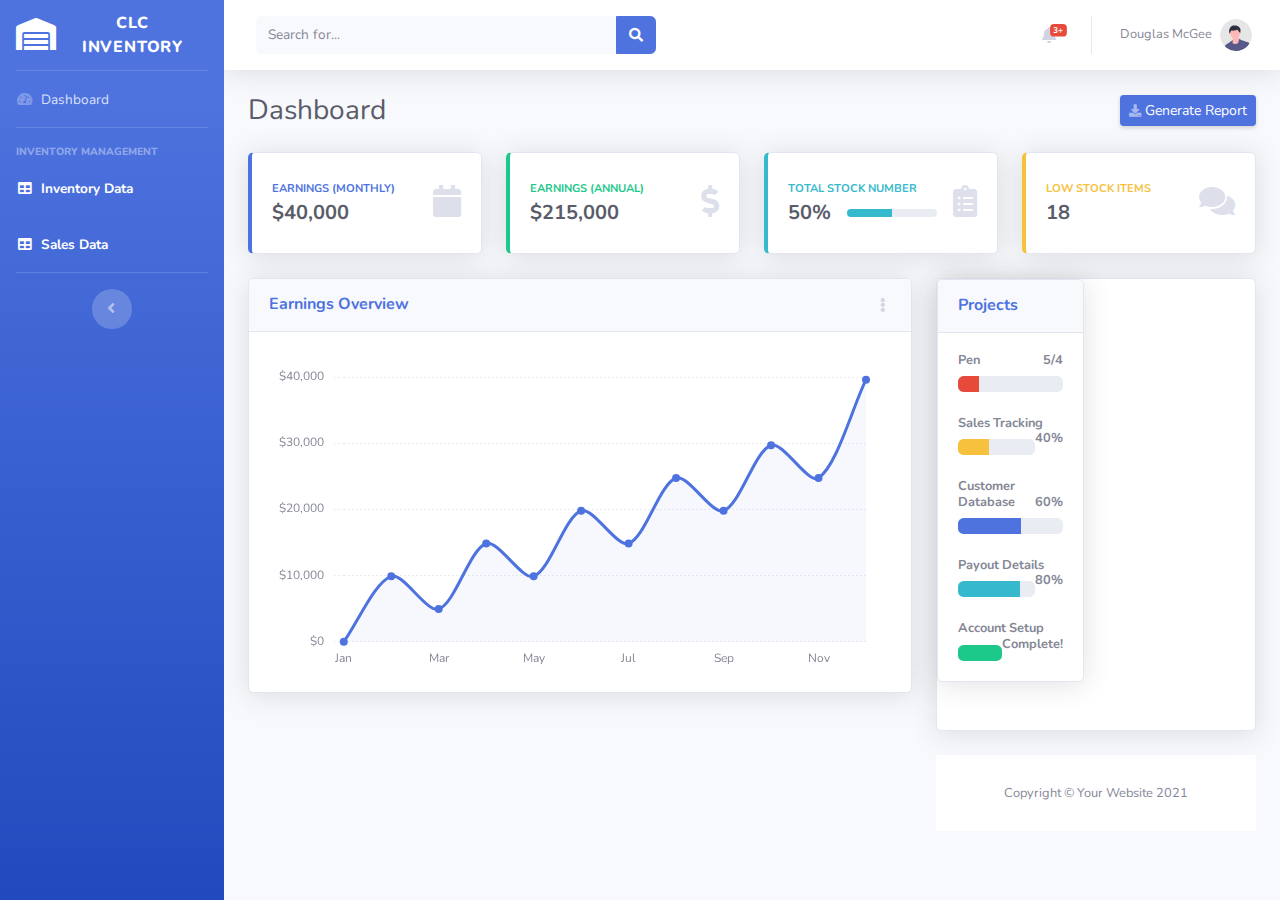
==== index.html @ 1f678e97 "first commit" ====
<!DOCTYPE html>
<html lang="en">

<head>

    <meta charset="utf-8">
    <meta http-equiv="X-UA-Compatible" content="IE=edge">
    <meta name="viewport" content="width=device-width, initial-scale=1, shrink-to-fit=no">
    <meta name="description" content="">
    <meta name="author" content="">

    <title>SB Admin 2 - Dashboard</title>

    <!-- Custom fonts for this template-->
    <link href="vendor/fontawesome-free/css/all.min.css" rel="stylesheet" type="text/css">
    <link
        href="https://fonts.googleapis.com/css?family=Nunito:200,200i,300,300i,400,400i,600,600i,700,700i,800,800i,900,900i"
        rel="stylesheet">

    <!-- Custom styles for this template-->
    <link href="css/sb-admin-2.min.css" rel="stylesheet">

</head>

<body id="page-top">

     <!-- Page Wrapper -->
     <div id="wrapper">

        <!-- Sidebar -->
        <ul class="navbar-nav bg-gradient-primary sidebar sidebar-dark accordion" id="accordionSidebar">

            <!-- Sidebar - Brand -->
            <a class="sidebar-brand d-flex align-items-center justify-content-center" href="index.html">
                <div class="sidebar-brand-icon">
                    <i class="fas fa-warehouse"></i>
                </div>
                <div class="sidebar-brand-text mx-3">CLC Inventory</div>
            </a>

            <!-- Divider -->
            <hr class="sidebar-divider my-0">

            <!-- Nav Item - Dashboard -->
            <li class="nav-item">
                <a class="nav-link" href="index.html">
                    <i class="fas fa-fw fa-tachometer-alt"></i>
                    <span>Dashboard</span></a>
            </li>

            <!-- Divider -->
            <hr class="sidebar-divider">

            <!-- Heading -->
            <div class="sidebar-heading">
                Inventory Management
            </div>

            <!-- Nav Item - Pages Collapse Menu -->
            <!-- <li class="nav-item">
                <a class="nav-link collapsed" href="#" data-toggle="collapse" data-target="#collapseTwo"
                    aria-expanded="true" aria-controls="collapseTwo">
                    <i class="fas fa-fw fa-cog"></i>
                    <span>Components</span>
                </a>
                <div id="collapseTwo" class="collapse" aria-labelledby="headingTwo" data-parent="#accordionSidebar">
                    <div class="bg-white py-2 collapse-inner rounded">
                        <h6 class="collapse-header">Custom Components:</h6>
                        <a class="collapse-item" href="buttons.html">Buttons</a>
                        <a class="collapse-item" href="cards.html">Cards</a>
                    </div>
                </div>
            </li> -->

            <!-- Nav Item - Utilities Collapse Menu -->
            <!-- <li class="nav-item">
                <a class="nav-link collapsed" href="#" data-toggle="collapse" data-target="#collapseUtilities"
                    aria-expanded="true" aria-controls="collapseUtilities">
                    <i class="fas fa-fw fa-wrench"></i>
                    <span>Utilities</span>
                </a>
                <div id="collapseUtilities" class="collapse" aria-labelledby="headingUtilities"
                    data-parent="#accordionSidebar">
                    <div class="bg-white py-2 collapse-inner rounded">
                        <h6 class="collapse-header">Custom Utilities:</h6>
                        <a class="collapse-item" href="utilities-color.html">Colors</a>
                        <a class="collapse-item" href="utilities-border.html">Borders</a>
                        <a class="collapse-item" href="utilities-animation.html">Animations</a>
                        <a class="collapse-item" href="utilities-other.html">Other</a>
                    </div>
                </div>
            </li> -->

            <!-- Divider -->
            <!-- <hr class="sidebar-divider"> -->

            <!-- Heading -->
            <!-- <div class="sidebar-heading">
                Addons
            </div> -->

            <!-- Nav Item - Pages Collapse Menu -->
            <!-- <li class="nav-item">
                <a class="nav-link collapsed" href="#" data-toggle="collapse" data-target="#collapsePages"
                    aria-expanded="true" aria-controls="collapsePages">
                    <i class="fas fa-fw fa-folder"></i>
                    <span>Pages</span>
                </a>
                <div id="collapsePages" class="collapse" aria-labelledby="headingPages" data-parent="#accordionSidebar">
                    <div class="bg-white py-2 collapse-inner rounded">
                        <h6 class="collapse-header">Login Screens:</h6>
                        <a class="collapse-item" href="login.html">Login</a>
                        <a class="collapse-item" href="register.html">Register</a>
                        <a class="collapse-item" href="forgot-password.html">Forgot Password</a>
                        <div class="collapse-divider"></div>
                        <h6 class="collapse-header">Other Pages:</h6>
                        <a class="collapse-item" href="404.html">404 Page</a>
                        <a class="collapse-item" href="blank.html">Blank Page</a>
                    </div>
                </div>
            </li> -->

            <!-- Nav Item - Charts -->
            <!-- <li class="nav-item">
                <a class="nav-link" href="charts.html">
                    <i class="fas fa-fw fa-chart-area"></i>
                    <span>Charts</span></a>
            </li> -->

            <!-- Nav Item - Tables -->
            <li class="nav-item active">
                <a class="nav-link" href="inventoryTable.html">
                    <i class="fas fa-fw fa-table"></i>
                    <span>Inventory Data</span></a>
            </li>
            <li class="nav-item active">
                <a class="nav-link" href="salesTable.html">
                    <i class="fas fa-fw fa-table"></i>
                    <span>Sales Data</span></a>
            </li>

            <!-- Divider -->
            <hr class="sidebar-divider d-none d-md-block">

            <!-- Sidebar Toggler (Sidebar) -->
            <div class="text-center d-none d-md-inline">
                <button class="rounded-circle border-0" id="sidebarToggle"></button>
            </div>

        </ul>
        <!-- End of Sidebar -->

        <!-- Content Wrapper -->
        <div id="content-wrapper" class="d-flex flex-column">

            <!-- Main Content -->
            <div id="content">

                <!-- Topbar -->
                <nav class="navbar navbar-expand navbar-light bg-white topbar mb-4 static-top shadow">

                    <!-- Sidebar Toggle (Topbar) -->
                    <button id="sidebarToggleTop" class="btn btn-link d-md-none rounded-circle mr-3">
                        <i class="fa fa-bars"></i>
                    </button>

                    <!-- Topbar Search -->
                    <form
                        class="d-none d-sm-inline-block form-inline mr-auto ml-md-3 my-2 my-md-0 mw-100 navbar-search">
                        <div class="input-group">
                            <input type="text" class="form-control bg-light border-0 small" placeholder="Search for..."
                                aria-label="Search" aria-describedby="basic-addon2">
                            <div class="input-group-append">
                                <button class="btn btn-primary" type="button">
                                    <i class="fas fa-search fa-sm"></i>
                                </button>
                            </div>
                        </div>
                    </form>

                    <!-- Topbar Navbar -->
                    <ul class="navbar-nav ml-auto">

                        <!-- Nav Item - Search Dropdown (Visible Only XS) -->
                        <li class="nav-item dropdown no-arrow d-sm-none">
                            <a class="nav-link dropdown-toggle" href="#" id="searchDropdown" role="button"
                                data-toggle="dropdown" aria-haspopup="true" aria-expanded="false">
                                <i class="fas fa-search fa-fw"></i>
                            </a>
                            <!-- Dropdown - Messages -->
                            <div class="dropdown-menu dropdown-menu-right p-3 shadow animated--grow-in"
                                aria-labelledby="searchDropdown">
                                <form class="form-inline mr-auto w-100 navbar-search">
                                    <div class="input-group">
                                        <input type="text" class="form-control bg-light border-0 small"
                                            placeholder="Search for..." aria-label="Search"
                                            aria-describedby="basic-addon2">
                                        <div class="input-group-append">
                                            <button class="btn btn-primary" type="button">
                                                <i class="fas fa-search fa-sm"></i>
                                            </button>
                                        </div>
                                    </div>
                                </form>
                            </div>
                        </li>

                        <!-- Nav Item - Alerts -->
                        <li class="nav-item dropdown no-arrow mx-1">
                            <a class="nav-link dropdown-toggle" href="#" id="alertsDropdown" role="button"
                                data-toggle="dropdown" aria-haspopup="true" aria-expanded="false">
                                <i class="fas fa-bell fa-fw"></i>
                                <!-- Counter - Alerts -->
                                <span class="badge badge-danger badge-counter">3+</span>
                            </a>
                            <!-- Dropdown - Alerts -->
                            <div class="dropdown-list dropdown-menu dropdown-menu-right shadow animated--grow-in"
                                aria-labelledby="alertsDropdown">
                                <h6 class="dropdown-header">
                                    Alerts Center
                                </h6>
                                <a class="dropdown-item d-flex align-items-center" href="#">
                                    <div class="mr-3">
                                        <div class="icon-circle bg-primary">
                                            <i class="fas fa-file-alt text-white"></i>
                                        </div>
                                    </div>
                                    <div>
                                        <div class="small text-gray-500">December 12, 2019</div>
                                        <span class="font-weight-bold">A new monthly report is ready to download!</span>
                                    </div>
                                </a>
                                <a class="dropdown-item d-flex align-items-center" href="#">
                                    <div class="mr-3">
                                        <div class="icon-circle bg-success">
                                            <i class="fas fa-donate text-white"></i>
                                        </div>
                                    </div>
                                    <div>
                                        <div class="small text-gray-500">December 7, 2019</div>
                                        $290.29 has been deposited into your account!
                                    </div>
                                </a>
                                <a class="dropdown-item d-flex align-items-center" href="#">
                                    <div class="mr-3">
                                        <div class="icon-circle bg-warning">
                                            <i class="fas fa-exclamation-triangle text-white"></i>
                                        </div>
                                    </div>
                                    <div>
                                        <div class="small text-gray-500">December 2, 2019</div>
                                        Spending Alert: We've noticed unusually high spending for your account.
                                    </div>
                                </a>
                                <a class="dropdown-item text-center small text-gray-500" href="#">Show All Alerts</a>
                            </div>
                        </li>

                        <!-- Nav Item - Messages -->
                        <!-- <li class="nav-item dropdown no-arrow mx-1">
                            <a class="nav-link dropdown-toggle" href="#" id="messagesDropdown" role="button"
                                data-toggle="dropdown" aria-haspopup="true" aria-expanded="false">
                                <i class="fas fa-envelope fa-fw"></i>
                                 Counter - Messages -->
                                <!-- <span class="badge badge-danger badge-counter">7</span>
                            </a> -->
                            <!-- Dropdown - Messages -->
                            <!-- <div class="dropdown-list dropdown-menu dropdown-menu-right shadow animated--grow-in"
                                aria-labelledby="messagesDropdown">
                                <h6 class="dropdown-header">
                                    Message Center
                                </h6>
                                <a class="dropdown-item d-flex align-items-center" href="#">
                                    <div class="dropdown-list-image mr-3">
                                        <img class="rounded-circle" src="img/undraw_profile_1.svg"
                                            alt="...">
                                        <div class="status-indicator bg-success"></div>
                                    </div>
                                    <div class="font-weight-bold">
                                        <div class="text-truncate">Hi there! I am wondering if you can help me with a
                                            problem I've been having.</div>
                                        <div class="small text-gray-500">Emily Fowler · 58m</div>
                                    </div>
                                </a>
                                <a class="dropdown-item d-flex align-items-center" href="#">
                                    <div class="dropdown-list-image mr-3">
                                        <img class="rounded-circle" src="img/undraw_profile_2.svg"
                                            alt="...">
                                        <div class="status-indicator"></div>
                                    </div>
                                    <div>
                                        <div class="text-truncate">I have the photos that you ordered last month, how
                                            would you like them sent to you?</div>
                                        <div class="small text-gray-500">Jae Chun · 1d</div>
                                    </div>
                                </a>
                                <a class="dropdown-item d-flex align-items-center" href="#">
                                    <div class="dropdown-list-image mr-3">
                                        <img class="rounded-circle" src="img/undraw_profile_3.svg"
                                            alt="...">
                                        <div class="status-indicator bg-warning"></div>
                                    </div>
                                    <div>
                                        <div class="text-truncate">Last month's report looks great, I am very happy with
                                            the progress so far, keep up the good work!</div>
                                        <div class="small text-gray-500">Morgan Alvarez · 2d</div>
                                    </div>
                                </a>
                                <a class="dropdown-item d-flex align-items-center" href="#">
                                    <div class="dropdown-list-image mr-3">
                                        <img class="rounded-circle" src="https://source.unsplash.com/Mv9hjnEUHR4/60x60"
                                            alt="...">
                                        <div class="status-indicator bg-success"></div>
                                    </div>
                                    <div>
                                        <div class="text-truncate">Am I a good boy? The reason I ask is because someone
                                            told me that people say this to all dogs, even if they aren't good...</div>
                                        <div class="small text-gray-500">Chicken the Dog · 2w</div>
                                    </div>
                                </a>
                                <a class="dropdown-item text-center small text-gray-500" href="#">Read More Messages</a>
                            </div>
                        </li>  -->

                        <div class="topbar-divider d-none d-sm-block"></div>

                        <!-- Nav Item - User Information -->
                        <li class="nav-item dropdown no-arrow">
                            <a class="nav-link dropdown-toggle" href="#" id="userDropdown" role="button"
                                data-toggle="dropdown" aria-haspopup="true" aria-expanded="false">
                                <span class="mr-2 d-none d-lg-inline text-gray-600 small">Douglas McGee</span>
                                <img class="img-profile rounded-circle"
                                    src="img/undraw_profile.svg">
                            </a>
                            <!-- Dropdown - User Information -->
                            <div class="dropdown-menu dropdown-menu-right shadow animated--grow-in"
                                aria-labelledby="userDropdown">
                                <a class="dropdown-item" href="#">
                                    <i class="fas fa-user fa-sm fa-fw mr-2 text-gray-400"></i>
                                    Profile
                                </a>
                                <a class="dropdown-item" href="#">
                                    <i class="fas fa-cogs fa-sm fa-fw mr-2 text-gray-400"></i>
                                    Settings
                                </a>
                                <a class="dropdown-item" href="#">
                                    <i class="fas fa-list fa-sm fa-fw mr-2 text-gray-400"></i>
                                    Activity Log
                                </a>
                                <div class="dropdown-divider"></div>
                                <a class="dropdown-item" href="#" data-toggle="modal" data-target="#logoutModal">
                                    <i class="fas fa-sign-out-alt fa-sm fa-fw mr-2 text-gray-400"></i>
                                    Logout
                                </a>
                            </div>
                        </li>

                    </ul>

                </nav>
                <!-- End of Topbar -->

                <!-- Begin Page Content -->
                <div class="container-fluid">

                    <!-- Page Heading -->
                    <div class="d-sm-flex align-items-center justify-content-between mb-4">
                        <h1 class="h3 mb-0 text-gray-800">Dashboard</h1>
                        <a href="#" class="d-none d-sm-inline-block btn btn-sm btn-primary shadow-sm"><i
                                class="fas fa-download fa-sm text-white-50"></i> Generate Report</a>
                    </div>

                    <!-- Content Row -->
                    <div class="row">

                        <!-- Earnings (Monthly) Card Example -->
                        <div class="col-xl-3 col-md-6 mb-4">
                            <div class="card border-left-primary shadow h-100 py-2">
                                <div class="card-body">
                                    <div class="row no-gutters align-items-center">
                                        <div class="col mr-2">
                                            <div class="text-xs font-weight-bold text-primary text-uppercase mb-1">
                                                Earnings (Monthly)</div>
                                            <div class="h5 mb-0 font-weight-bold text-gray-800">$40,000</div>
                                        </div>
                                        <div class="col-auto">
                                            <i class="fas fa-calendar fa-2x text-gray-300"></i>
                                        </div>
                                    </div>
                                </div>
                            </div>
                        </div>

                        <!-- Earnings (Monthly) Card Example -->
                        <div class="col-xl-3 col-md-6 mb-4">
                            <div class="card border-left-success shadow h-100 py-2">
                                <div class="card-body">
                                    <div class="row no-gutters align-items-center">
                                        <div class="col mr-2">
                                            <div class="text-xs font-weight-bold text-success text-uppercase mb-1">
                                                Earnings (Annual)</div>
                                            <div class="h5 mb-0 font-weight-bold text-gray-800">$215,000</div>
                                        </div>
                                        <div class="col-auto">
                                            <i class="fas fa-dollar-sign fa-2x text-gray-300"></i>
                                        </div>
                                    </div>
                                </div>
                            </div>
                        </div>

                        <!-- Earnings (Monthly) Card Example -->
                        <div class="col-xl-3 col-md-6 mb-4">
                            <div class="card border-left-info shadow h-100 py-2">
                                <div class="card-body">
                                    <div class="row no-gutters align-items-center">
                                        <div class="col mr-2">
                                            <div class="text-xs font-weight-bold text-info text-uppercase mb-1">Total Stock Number
                                            </div>
                                            <div class="row no-gutters align-items-center">
                                                <div class="col-auto">
                                                    <div class="h5 mb-0 mr-3 font-weight-bold text-gray-800">50%</div>
                                                </div>
                                                <div class="col">
                                                    <div class="progress progress-sm mr-2">
                                                        <div class="progress-bar bg-info" role="progressbar"
                                                            style="width: 50%" aria-valuenow="50" aria-valuemin="0"
                                                            aria-valuemax="100"></div>
                                                    </div>
                                                </div>
                                            </div>
                                        </div>
                                        <div class="col-auto">
                                            <i class="fas fa-clipboard-list fa-2x text-gray-300"></i>
                                        </div>
                                    </div>
                                </div>
                            </div>
                        </div>

                        <!-- Pending Requests Card Example -->
                        <div class="col-xl-3 col-md-6 mb-4">
                            <div class="card border-left-warning shadow h-100 py-2">
                                <div class="card-body">
                                    <div class="row no-gutters align-items-center">
                                        <div class="col mr-2">
                                            <div class="text-xs font-weight-bold text-warning text-uppercase mb-1">
                                                Low Stock Items</div>
                                            <div class="h5 mb-0 font-weight-bold text-gray-800">18</div>
                                        </div>
                                        <div class="col-auto">
                                            <i class="fas fa-comments fa-2x text-gray-300"></i>
                                        </div>
                                    </div>
                                </div>
                            </div>
                        </div>
                    </div>

                    <!-- Content Row -->

                    <div class="row">

                        <!-- Area Chart -->
                        <div class="col-xl-8 col-lg-7">
                            <div class="card shadow mb-4">
                                <!-- Card Header - Dropdown -->
                                <div
                                    class="card-header py-3 d-flex flex-row align-items-center justify-content-between">
                                    <h6 class="m-0 font-weight-bold text-primary">Earnings Overview</h6>
                                    <div class="dropdown no-arrow">
                                        <a class="dropdown-toggle" href="#" role="button" id="dropdownMenuLink"
                                            data-toggle="dropdown" aria-haspopup="true" aria-expanded="false">
                                            <i class="fas fa-ellipsis-v fa-sm fa-fw text-gray-400"></i>
                                        </a>
                                        <div class="dropdown-menu dropdown-menu-right shadow animated--fade-in"
                                            aria-labelledby="dropdownMenuLink">
                                            <div class="dropdown-header">Dropdown Header:</div>
                                            <a class="dropdown-item" href="#">Action</a>
                                            <a class="dropdown-item" href="#">Another action</a>
                                            <div class="dropdown-divider"></div>
                                            <a class="dropdown-item" href="#">Something else here</a>
                                        </div>
                                    </div>
                                </div>
                                <!-- Card Body -->
                                <div class="card-body">
                                    <div class="chart-area">
                                        <canvas id="myAreaChart"></canvas>
                                    </div>
                                </div>
                            </div>
                        </div>

                        <!-- Pie Chart -->
                        <div class="col-xl-4 col-lg-5">
                            <div class="card shadow mb-4">
                                <!-- Card Header - Dropdown -->
                                <!-- <div
                                    class="card-header py-3 d-flex flex-row align-items-center justify-content-between">
                                    <h6 class="m-0 font-weight-bold text-primary">Revenue Sources</h6>
                                    <div class="dropdown no-arrow">
                                        <a class="dropdown-toggle" href="#" role="button" id="dropdownMenuLink"
                                            data-toggle="dropdown" aria-haspopup="true" aria-expanded="false">
                                            <i class="fas fa-ellipsis-v fa-sm fa-fw text-gray-400"></i>
                                        </a>
                                        <div class="dropdown-menu dropdown-menu-right shadow animated--fade-in"
                                            aria-labelledby="dropdownMenuLink">
                                            <div class="dropdown-header">Dropdown Header:</div>
                                            <a class="dropdown-item" href="#">Action</a>
                                            <a class="dropdown-item" href="#">Another action</a>
                                            <div class="dropdown-divider"></div>
                                            <a class="dropdown-item" href="#">Something else here</a>
                                        </div>
                                    </div>
                                </div> -->
                                <!-- Card Body -->
                                <!-- <div class="card-body">
                                    <div class="chart-pie pt-4 pb-2">
                                        <canvas id="myPieChart"></canvas>
                                    </div>
                                    <div class="mt-4 text-center small">
                                        <span class="mr-2">
                                            <i class="fas fa-circle text-primary"></i> Direct
                                        </span>
                                        <span class="mr-2">
                                            <i class="fas fa-circle text-success"></i> Social
                                        </span>
                                        <span class="mr-2">
                                            <i class="fas fa-circle text-info"></i> Referral
                                        </span>
                                    </div>
                                </div>
                            </div>
                        </div>
                    </div> -->

                    <!-- Content Row -->
                    <div class="row">

                        <!-- Content Column -->
                        <div class="col-lg-6 mb-4">

                            <!-- Project Card Example -->
                            <div class="card shadow mb-4">
                                <div class="card-header py-3">
                                    <h6 class="m-0 font-weight-bold text-primary">Projects</h6>
                                </div>
                                <div class="card-body">
                                    <h4 class="small font-weight-bold">Pen <span
                                            class="float-right">5/4</span></h4>
                                    <div class="progress mb-4">
                                        <div class="progress-bar bg-danger" role="progressbar" style="width: 20%"
                                            aria-valuenow="20" aria-valuemin="0" aria-valuemax="100"></div>
                                    </div>
                                    <h4 class="small font-weight-bold">Sales Tracking <span
                                            class="float-right">40%</span></h4>
                                    <div class="progress mb-4">
                                        <div class="progress-bar bg-warning" role="progressbar" style="width: 40%"
                                            aria-valuenow="40" aria-valuemin="0" aria-valuemax="100"></div>
                                    </div>
                                    <h4 class="small font-weight-bold">Customer Database <span
                                            class="float-right">60%</span></h4>
                                    <div class="progress mb-4">
                                        <div class="progress-bar" role="progressbar" style="width: 60%"
                                            aria-valuenow="60" aria-valuemin="0" aria-valuemax="100"></div>
                                    </div>
                                    <h4 class="small font-weight-bold">Payout Details <span
                                            class="float-right">80%</span></h4>
                                    <div class="progress mb-4">
                                        <div class="progress-bar bg-info" role="progressbar" style="width: 80%"
                                            aria-valuenow="80" aria-valuemin="0" aria-valuemax="100"></div>
                                    </div>
                                    <h4 class="small font-weight-bold">Account Setup <span
                                            class="float-right">Complete!</span></h4>
                                    <div class="progress">
                                        <div class="progress-bar bg-success" role="progressbar" style="width: 100%"
                                            aria-valuenow="100" aria-valuemin="0" aria-valuemax="100"></div>
                                    </div>
                                </div>
                            </div>

                            <!-- Color System -->
                            <!-- <div class="row">
                                <div class="col-lg-6 mb-4">
                                    <div class="card bg-primary text-white shadow">
                                        <div class="card-body">
                                            Primary
                                            <div class="text-white-50 small">#4e73df</div>
                                        </div>
                                    </div>
                                </div>
                                <div class="col-lg-6 mb-4">
                                    <div class="card bg-success text-white shadow">
                                        <div class="card-body">
                                            Success
                                            <div class="text-white-50 small">#1cc88a</div>
                                        </div>
                                    </div>
                                </div>
                                <div class="col-lg-6 mb-4">
                                    <div class="card bg-info text-white shadow">
                                        <div class="card-body">
                                            Info
                                            <div class="text-white-50 small">#36b9cc</div>
                                        </div>
                                    </div>
                                </div>
                                <div class="col-lg-6 mb-4">
                                    <div class="card bg-warning text-white shadow">
                                        <div class="card-body">
                                            Warning
                                            <div class="text-white-50 small">#f6c23e</div>
                                        </div>
                                    </div>
                                </div>
                                <div class="col-lg-6 mb-4">
                                    <div class="card bg-danger text-white shadow">
                                        <div class="card-body">
                                            Danger
                                            <div class="text-white-50 small">#e74a3b</div>
                                        </div>
                                    </div>
                                </div>
                                <div class="col-lg-6 mb-4">
                                    <div class="card bg-secondary text-white shadow">
                                        <div class="card-body">
                                            Secondary
                                            <div class="text-white-50 small">#858796</div>
                                        </div>
                                    </div>
                                </div>
                                <div class="col-lg-6 mb-4">
                                    <div class="card bg-light text-black shadow">
                                        <div class="card-body">
                                            Light
                                            <div class="text-black-50 small">#f8f9fc</div>
                                        </div>
                                    </div>
                                </div>
                                <div class="col-lg-6 mb-4">
                                    <div class="card bg-dark text-white shadow">
                                        <div class="card-body">
                                            Dark
                                            <div class="text-white-50 small">#5a5c69</div>
                                        </div>
                                    </div>
                                </div>
                            </div> 

                        </div>-->

                        <div class="col-lg-6 mb-4">

                            <!-- Illustrations -->
                            <!-- <div class="card shadow mb-4">
                                <div class="card-header py-3">
                                    <h6 class="m-0 font-weight-bold text-primary">Illustrations</h6>
                                </div>
                                <div class="card-body">
                                    <div class="text-center">
                                        <img class="img-fluid px-3 px-sm-4 mt-3 mb-4" style="width: 25rem;"
                                            src="img/undraw_posting_photo.svg" alt="...">
                                    </div>
                                    <p>Add some quality, svg illustrations to your project courtesy of <a
                                            target="_blank" rel="nofollow" href="https://undraw.co/">unDraw</a>, a
                                        constantly updated collection of beautiful svg images that you can use
                                        completely free and without attribution!</p>
                                    <a target="_blank" rel="nofollow" href="https://undraw.co/">Browse Illustrations on
                                        unDraw &rarr;</a>
                                </div>
                            </div> -->

                            <!-- Approach -->
                            <!-- <div class="card shadow mb-4">
                                <div class="card-header py-3">
                                    <h6 class="m-0 font-weight-bold text-primary">Development Approach</h6>
                                </div>
                                <div class="card-body">
                                    <p>SB Admin 2 makes extensive use of Bootstrap 4 utility classes in order to reduce
                                        CSS bloat and poor page performance. Custom CSS classes are used to create
                                        custom components and custom utility classes.</p>
                                    <p class="mb-0">Before working with this theme, you should become familiar with the
                                        Bootstrap framework, especially the utility classes.</p>
                                </div>
                            </div> -->

                        </div>
                    </div>

                </div>
                <!-- /.container-fluid -->

            </div>
            <!-- End of Main Content -->

            <!-- Footer -->
            <footer class="sticky-footer bg-white">
                <div class="container my-auto">
                    <div class="copyright text-center my-auto">
                        <span>Copyright &copy; Your Website 2021</span>
                    </div>
                </div>
            </footer>
            <!-- End of Footer -->

        </div>
        <!-- End of Content Wrapper -->

    </div>
    <!-- End of Page Wrapper -->

    <!-- Scroll to Top Button-->
    <a class="scroll-to-top rounded" href="#page-top">
        <i class="fas fa-angle-up"></i>
    </a>

    <!-- Logout Modal-->
    <div class="modal fade" id="logoutModal" tabindex="-1" role="dialog" aria-labelledby="exampleModalLabel"
        aria-hidden="true">
        <div class="modal-dialog" role="document">
            <div class="modal-content">
                <div class="modal-header">
                    <h5 class="modal-title" id="exampleModalLabel">Ready to Leave?</h5>
                    <button class="close" type="button" data-dismiss="modal" aria-label="Close">
                        <span aria-hidden="true">×</span>
                    </button>
                </div>
                <div class="modal-body">Select "Logout" below if you are ready to end your current session.</div>
                <div class="modal-footer">
                    <button class="btn btn-secondary" type="button" data-dismiss="modal">Cancel</button>
                    <a class="btn btn-primary" href="login.html">Logout</a>
                </div>
            </div>
        </div>
    </div>

    <!-- Bootstrap core JavaScript-->
    <script src="vendor/jquery/jquery.min.js"></script>
    <script src="vendor/bootstrap/js/bootstrap.bundle.min.js"></script>

    <!-- Core plugin JavaScript-->
    <script src="vendor/jquery-easing/jquery.easing.min.js"></script>

    <!-- Custom scripts for all pages-->
    <script src="js/sb-admin-2.min.js"></script>

    <!-- Page level plugins -->
    <script src="vendor/chart.js/Chart.min.js"></script>

    <!-- Page level custom scripts -->
    <script src="js/demo/chart-area-demo.js"></script>
    <script src="js/demo/chart-pie-demo.js"></script>

</body>

</html>
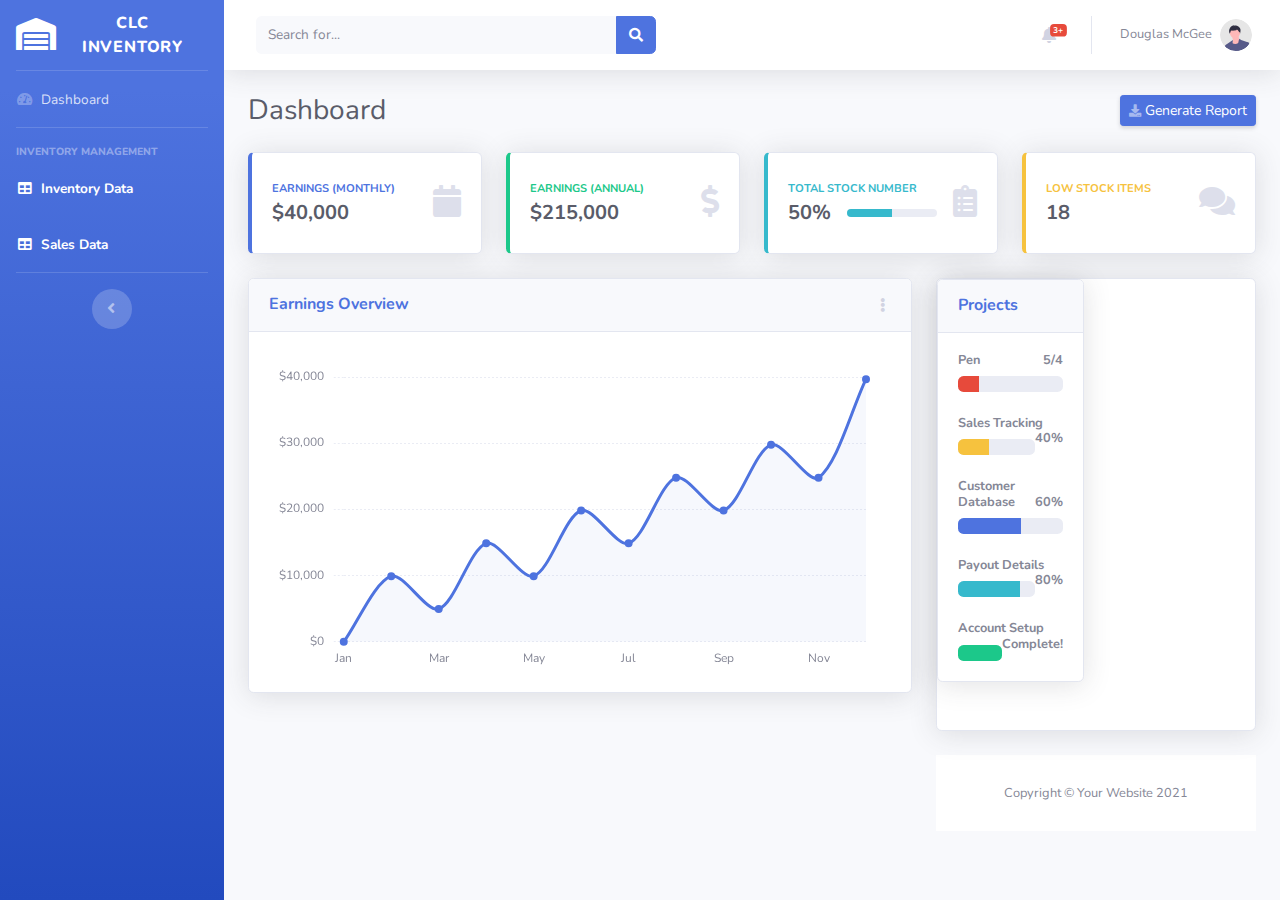
==== commit 03613bbc: "updated by jiayi" ====
--- a/index.html
+++ b/index.html
@@ -129,7 +129,7 @@
 
             <!-- Nav Item - Tables -->
             <li class="nav-item active">
-                <a class="nav-link" href="inventoryTable.html">
+                <a class="nav-link" href="inventoryTable.php">
                     <i class="fas fa-fw fa-table"></i>
                     <span>Inventory Data</span></a>
             </li>
